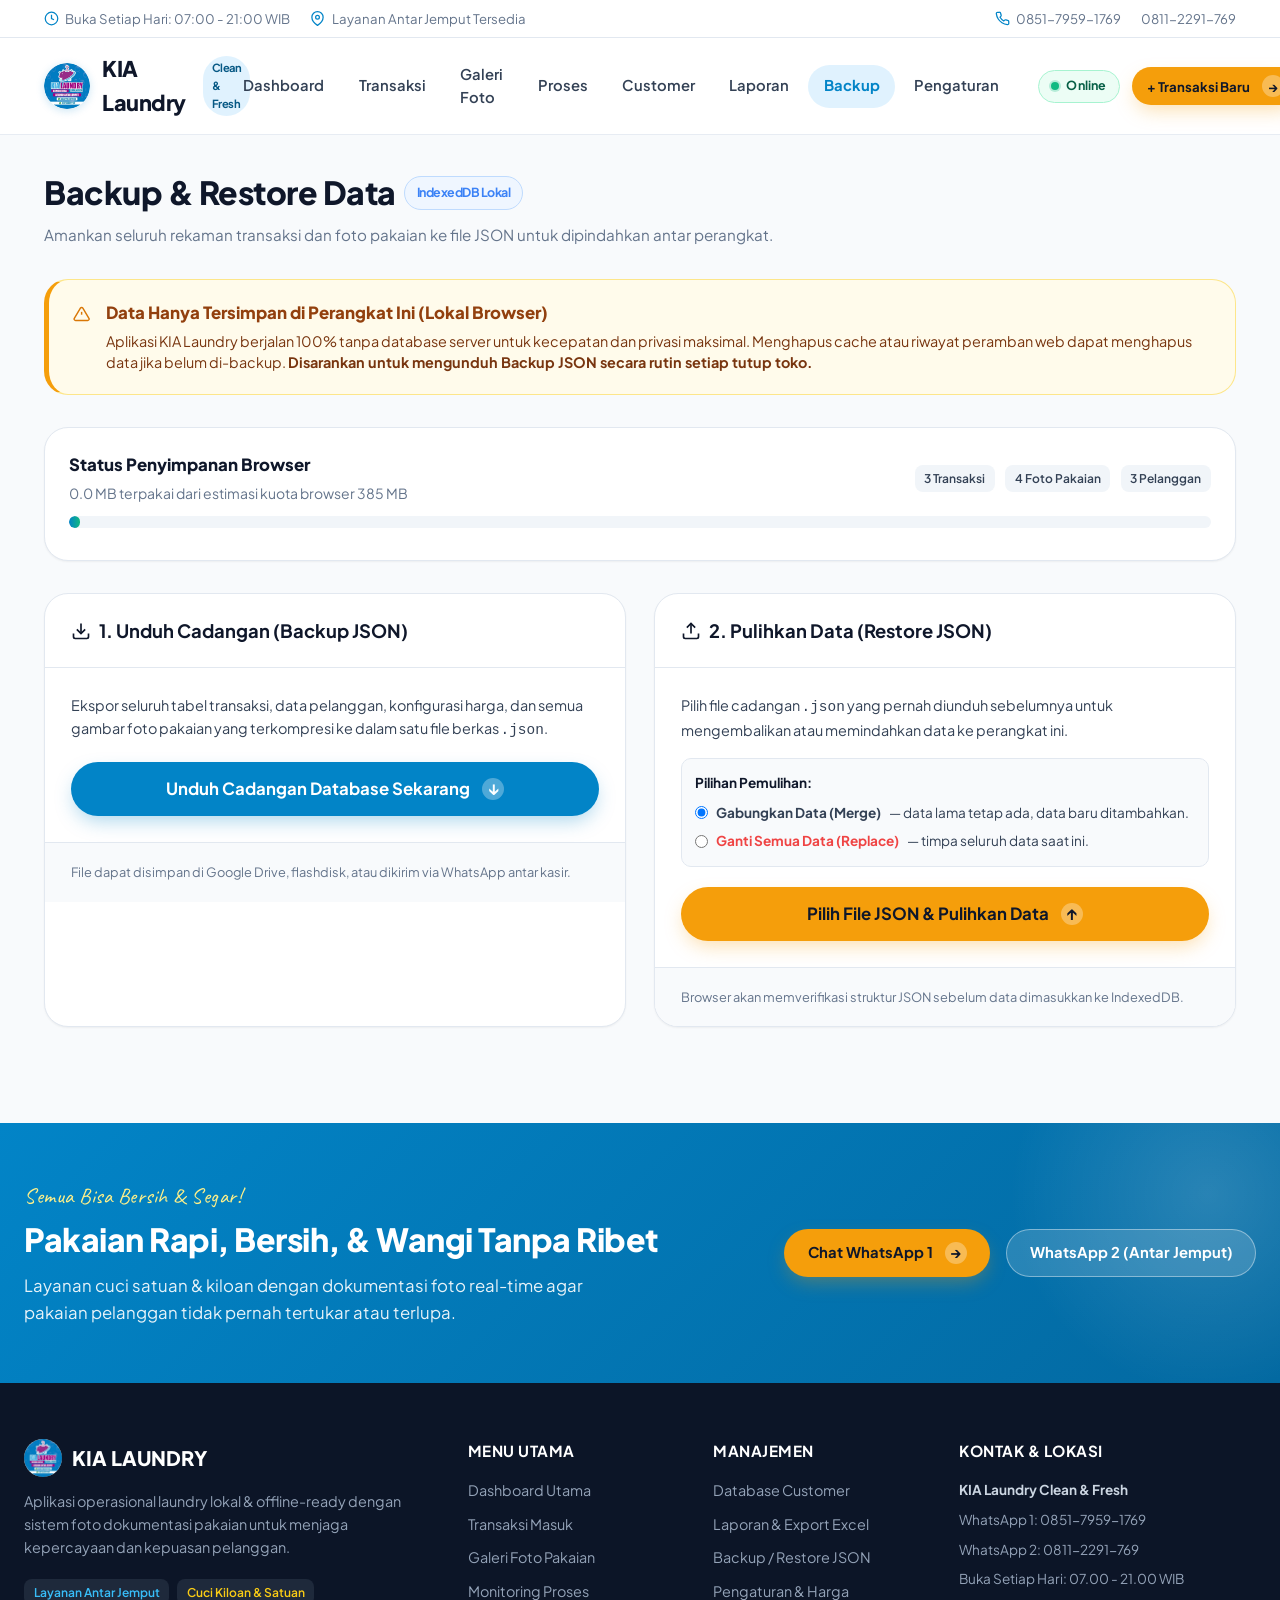
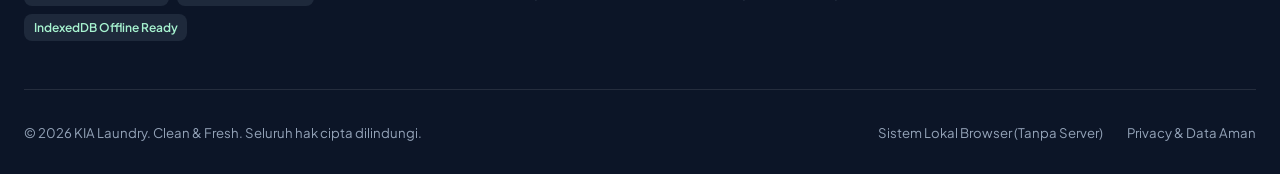
==== pages/backup.html @ 7e738c02 "feat: aplikasi pendataan laundry KIA" ====
<!DOCTYPE html>
<html lang="id">
<head>
  <meta charset="UTF-8">
  <meta name="viewport" content="width=device-width, initial-scale=1.0">
  <meta name="theme-color" content="#0284c7">
  <title>Backup & Restore Database — KIA Laundry</title>

  <link rel="icon" type="image/png" href="../assets/logo.png">
  <link rel="stylesheet" href="../css/base.css">
  <link rel="stylesheet" href="../css/komponen.css">
  <link rel="stylesheet" href="../css/backup.css">
</head>
<body>

  <!-- Dynamic Navigation -->
  <div id="siteHeader"></div>

  <main class="main-wrapper">
    <div class="page-header">
      <div class="page-title-group">
        <h1>
          <span>Backup & Restore Data</span>
          <span class="badge badge-masuk">IndexedDB Lokal</span>
        </h1>
        <p>Amankan seluruh rekaman transaksi dan foto pakaian ke file JSON untuk dipindahkan antar perangkat.</p>
      </div>
    </div>

    <!-- Peringatan Penting Sesuai Rancangan -->
    <div class="warning-callout">
      <svg width="28" height="28" viewBox="0 0 24 24" fill="none" stroke="#d97706" stroke-width="2"><path d="M10.29 3.86L1.82 18a2 2 0 0 0 1.71 3h16.94a2 2 0 0 0 1.71-3L13.71 3.86a2 2 0 0 0-3.42 0z"/><line x1="12" y1="9" x2="12" y2="13"/><line x1="12" y1="17" x2="12.01" y2="17"/></svg>
      <div>
        <h4 style="font-size:1.05rem; font-weight:800; color:#92400e; margin-bottom:0.25rem;">
          Data Hanya Tersimpan di Perangkat Ini (Lokal Browser)
        </h4>
        <p style="font-size:0.9rem; color:#78350f; line-height:1.5;">
          Aplikasi KIA Laundry berjalan 100% tanpa database server untuk kecepatan dan privasi maksimal. 
          Menghapus cache atau riwayat peramban web dapat menghapus data jika belum di-backup. 
          <strong>Disarankan untuk mengunduh Backup JSON secara rutin setiap tutup toko.</strong>
        </p>
      </div>
    </div>

    <!-- Storage Quota Meter -->
    <div class="storage-meter-box">
      <div style="display:flex; justify-content:space-between; align-items:center; flex-wrap:wrap; gap:0.5rem;">
        <div>
          <h4 style="font-size:1.05rem; font-weight:800; color:var(--text-main);">
            Status Penyimpanan Browser
          </h4>
          <p id="storageUsageText" style="font-size:0.875rem; color:var(--text-muted); margin-top:0.2rem;">
            Menghitung estimasi kapasitas...
          </p>
        </div>
        <div style="display:flex; gap:0.65rem;">
          <span class="pill-service" id="backupTrxCount">0 Transaksi</span>
          <span class="pill-service" id="backupPknCount">0 Foto Pakaian</span>
          <span class="pill-service" id="backupCusCount">0 Pelanggan</span>
        </div>
      </div>

      <div class="storage-progress-bar">
        <div class="storage-progress-fill" id="storageProgressFill" style="width: 5%;"></div>
      </div>
    </div>

    <!-- Grid Backup & Restore -->
    <div class="backup-grid">
      <!-- Kartu 1: Unduh Backup JSON -->
      <div class="card">
        <div class="card-header">
          <h3 class="card-title">
            <svg width="20" height="20" viewBox="0 0 24 24" fill="none" stroke="currentColor" stroke-width="2"><path d="M21 15v4a2 2 0 0 1-2 2H5a2 2 0 0 1-2-2v-4"/><polyline points="7 10 12 15 17 10"/><line x1="12" y1="15" x2="12" y2="3"/></svg>
            1. Unduh Cadangan (Backup JSON)
          </h3>
        </div>
        <div class="card-body">
          <p style="font-size:0.9rem; color:var(--text-body); line-height:1.6; margin-bottom:1.25rem;">
            Ekspor seluruh tabel transaksi, data pelanggan, konfigurasi harga, dan semua gambar foto pakaian yang terkompresi ke dalam satu file berkas <code>.json</code>.
          </p>

          <button type="button" class="btn btn-primary btn-lg" id="btnDownloadBackup" style="width:100%;">
            <span>Unduh Cadangan Database Sekarang</span>
            <span class="btn-arrow-icon">↓</span>
          </button>
        </div>
        <div class="card-footer" style="font-size:0.8rem; color:var(--text-muted);">
          File dapat disimpan di Google Drive, flashdisk, atau dikirim via WhatsApp antar kasir.
        </div>
      </div>

      <!-- Kartu 2: Pulihkan Data (Restore JSON) -->
      <div class="card">
        <div class="card-header">
          <h3 class="card-title">
            <svg width="20" height="20" viewBox="0 0 24 24" fill="none" stroke="currentColor" stroke-width="2"><path d="M21 15v4a2 2 0 0 1-2 2H5a2 2 0 0 1-2-2v-4"/><polyline points="17 8 12 3 7 8"/><line x1="12" y1="3" x2="12" y2="15"/></svg>
            2. Pulihkan Data (Restore JSON)
          </h3>
        </div>
        <div class="card-body">
          <p style="font-size:0.9rem; color:var(--text-body); line-height:1.6; margin-bottom:1rem;">
            Pilih file cadangan <code>.json</code> yang pernah diunduh sebelumnya untuk mengembalikan atau memindahkan data ke perangkat ini.
          </p>

          <div style="background:var(--bg-page); padding:0.85rem; border-radius:10px; margin-bottom:1.25rem; border:1px solid var(--border-light);">
            <div style="font-size:0.85rem; font-weight:700; margin-bottom:0.5rem; color:var(--text-main);">Pilihan Pemulihan:</div>
            <label style="display:flex; align-items:center; gap:0.5rem; margin-bottom:0.4rem; font-size:0.85rem; cursor:pointer;">
              <input type="radio" name="restoreMode" value="merge" checked>
              <strong>Gabungkan Data (Merge)</strong> — data lama tetap ada, data baru ditambahkan.
            </label>
            <label style="display:flex; align-items:center; gap:0.5rem; font-size:0.85rem; cursor:pointer;">
              <input type="radio" name="restoreMode" value="replace">
              <strong style="color:var(--status-danger);">Ganti Semua Data (Replace)</strong> — timpa seluruh data saat ini.
            </label>
          </div>

          <input type="file" id="restoreFileInput" accept=".json" style="display:none;">
          <button type="button" class="btn btn-yellow btn-lg" id="btnTriggerRestore" style="width:100%;">
            <span>Pilih File JSON & Pulihkan Data</span>
            <span class="btn-arrow-icon">↑</span>
          </button>
        </div>
        <div class="card-footer" style="font-size:0.8rem; color:var(--text-muted);">
          Browser akan memverifikasi struktur JSON sebelum data dimasukkan ke IndexedDB.
        </div>
      </div>
    </div>
  </main>

  <!-- Dynamic Footer -->
  <div id="siteFooter"></div>

  <!-- Scripts -->
  <script src="../lib/dexie.min.js"></script>
  <script src="../lib/xlsx.full.min.js"></script>
  <script src="../lib/jszip.min.js"></script>
  <script src="../js/db.js"></script>
  <script src="../js/ui.js"></script>
  <script src="../js/mode.js"></script>
  <script src="../js/export.js"></script>
  <script src="../js/backup.js"></script>
  <script src="../js/backup-page.js"></script>
</body>
</html>
---- css/base.css ----
/* ========================================================
   KIA LAUNDRY — Clean & Fresh Design System (base.css)
   Warna cerah, profesional, estetika human-crafted
   Terinspirasi dari Logo KIA Laundry & Layout Maya Web Studio
   ======================================================== */

@import url('https://fonts.googleapis.com/css2?family=Plus+Jakarta+Sans:wght@300;400;500;600;700;800&family=Caveat:wght@600;700&display=swap');

:root {
  /* Brand Palette (Cyan/Sky Blue & Berry Purple & Warm Yellow) */
  --primary: #0284c7;
  --primary-hover: #0369a1;
  --primary-light: #e0f2fe;
  --primary-subtle: #f0f9ff;
  --primary-dark: #075985;

  --accent-yellow: #f59e0b;
  --accent-yellow-hover: #d97706;
  --accent-yellow-light: #fef3c7;
  --accent-yellow-soft: #fffbeb;

  --brand-purple: #9333ea;
  --brand-purple-light: #fae8ff;
  --brand-magenta: #c026d3;

  /* Neutrals */
  --bg-page: #f8fafc;
  --bg-card: #ffffff;
  --bg-muted: #f1f5f9;
  --bg-subtle: #f8fafc;
  
  --text-main: #0f172a;
  --text-body: #334155;
  --text-muted: #64748b;
  --text-light: #94a3b8;
  --text-white: #ffffff;

  --border-light: #e2e8f0;
  --border-medium: #cbd5e1;
  --border-focus: #38bdf8;

  /* Status Colors */
  --status-masuk: #3b82f6;
  --status-masuk-bg: #eff6ff;
  --status-cuci: #06b6d4;
  --status-cuci-bg: #ecfeff;
  --status-setrika: #8b5cf6;
  --status-setrika-bg: #f5f3ff;
  --status-siap: #10b981;
  --status-siap-bg: #ecfdf5;
  --status-diambil: #64748b;
  --status-diambil-bg: #f1f5f9;
  --status-warning: #f59e0b;
  --status-warning-bg: #fffbeb;
  --status-danger: #ef4444;
  --status-danger-bg: #fef2f2;

  /* Shadows */
  --shadow-sm: 0 1px 2px 0 rgba(0, 0, 0, 0.05);
  --shadow-md: 0 4px 6px -1px rgba(0, 0, 0, 0.07), 0 2px 4px -2px rgba(0, 0, 0, 0.05);
  --shadow-lg: 0 10px 25px -5px rgba(2, 132, 199, 0.1), 0 8px 10px -6px rgba(0, 0, 0, 0.04);
  --shadow-hover: 0 20px 25px -5px rgba(15, 23, 42, 0.08), 0 8px 10px -6px rgba(15, 23, 42, 0.03);
  --shadow-yellow: 0 8px 20px -4px rgba(245, 158, 11, 0.35);
  --shadow-blue: 0 8px 20px -4px rgba(2, 132, 199, 0.35);

  /* Radius */
  --radius-sm: 8px;
  --radius-md: 12px;
  --radius-lg: 18px;
  --radius-xl: 24px;
  --radius-full: 9999px;

  /* Layout */
  --max-width: 1240px;
  --header-height: 80px;
  --topbar-height: 40px;
}

/* Base Reset */
*, *::before, *::after {
  box-sizing: border-box;
  margin: 0;
  padding: 0;
}

html {
  font-size: 16px;
  scroll-behavior: smooth;
}

body {
  font-family: 'Plus Jakarta Sans', -apple-system, BlinkMacSystemFont, "Segoe UI", Roboto, sans-serif;
  background-color: var(--bg-page);
  color: var(--text-body);
  line-height: 1.6;
  -webkit-font-smoothing: antialiased;
  min-height: 100vh;
  display: flex;
  flex-direction: column;
}

a {
  color: inherit;
  text-decoration: none;
}

button, input, select, textarea {
  font-family: inherit;
  font-size: inherit;
}

img {
  max-width: 100%;
  height: auto;
  display: block;
}

.handwriting {
  font-family: 'Caveat', cursive;
  font-size: 1.35rem;
  color: var(--accent-yellow-hover);
  letter-spacing: 0.5px;
}

/* ========================================================
   TOP BAR (Info Kontak & Jam Buka)
   ======================================================== */
.top-bar {
  background-color: #ffffff;
  border-bottom: 1px solid var(--border-light);
  font-size: 0.825rem;
  color: var(--text-muted);
}

.top-bar-inner {
  max-width: var(--max-width);
  margin: 0 auto;
  padding: 0.5rem 1.5rem;
  display: flex;
  align-items: center;
  justify-content: space-between;
  flex-wrap: wrap;
  gap: 0.75rem;
}

.top-bar-left, .top-bar-right {
  display: flex;
  align-items: center;
  gap: 1.25rem;
  flex-wrap: wrap;
}

.top-bar-item {
  display: inline-flex;
  align-items: center;
  gap: 0.4rem;
}

.top-bar-item svg {
  width: 15px;
  height: 15px;
  color: var(--primary);
}

.top-bar-item a:hover {
  color: var(--primary);
}

/* ========================================================
   HEADER & NAVBAR
   ======================================================== */
.site-header {
  background-color: rgba(255, 255, 255, 0.95);
  backdrop-filter: blur(10px);
  position: sticky;
  top: 0;
  z-index: 1000;
  border-bottom: 1px solid rgba(226, 232, 240, 0.8);
  transition: all 0.3s ease;
}

.nav-container {
  max-width: var(--max-width);
  margin: 0 auto;
  padding: 0.85rem 1.5rem;
  display: flex;
  align-items: center;
  justify-content: space-between;
  gap: 1.5rem;
}

.brand-logo {
  display: flex;
  align-items: center;
  gap: 0.75rem;
  font-weight: 800;
  color: var(--text-main);
  font-size: 1.35rem;
  letter-spacing: -0.5px;
}

.brand-logo img {
  width: 46px;
  height: 46px;
  object-fit: contain;
  border-radius: 50%;
  box-shadow: 0 2px 8px rgba(2, 132, 199, 0.2);
}

.brand-logo .brand-badge {
  font-size: 0.7rem;
  font-weight: 700;
  background: var(--primary-light);
  color: var(--primary-dark);
  padding: 0.2rem 0.55rem;
  border-radius: var(--radius-full);
  margin-left: 0.35rem;
}

.nav-menu {
  display: flex;
  align-items: center;
  gap: 0.25rem;
  list-style: none;
}

.nav-link {
  display: inline-flex;
  align-items: center;
  gap: 0.45rem;
  padding: 0.6rem 0.95rem;
  color: var(--text-body);
  font-weight: 600;
  font-size: 0.925rem;
  border-radius: var(--radius-full);
  transition: all 0.2s ease;
}

.nav-link:hover {
  color: var(--primary);
  background-color: var(--primary-subtle);
}

.nav-link.active {
  color: var(--primary);
  background-color: var(--primary-light);
  font-weight: 700;
}

.nav-actions {
  display: flex;
  align-items: center;
  gap: 0.75rem;
}

/* Offline/Online Network Indicator Badge */
.mode-indicator {
  display: inline-flex;
  align-items: center;
  gap: 0.45rem;
  padding: 0.35rem 0.75rem;
  border-radius: var(--radius-full);
  font-size: 0.78rem;
  font-weight: 700;
  letter-spacing: 0.2px;
  background: #f1f5f9;
  color: var(--text-muted);
  border: 1px solid var(--border-light);
  cursor: pointer;
  transition: all 0.2s ease;
}

.mode-indicator .status-dot {
  width: 8px;
  height: 8px;
  border-radius: 50%;
  background-color: #94a3b8;
}

.mode-indicator.online {
  background-color: #ecfdf5;
  color: #065f46;
  border-color: #a7f3d0;
}

.mode-indicator.online .status-dot {
  background-color: #10b981;
  box-shadow: 0 0 0 2px rgba(16, 185, 129, 0.25);
}

.mode-indicator.offline {
  background-color: #fffbeb;
  color: #92400e;
  border-color: #fde68a;
}

.mode-indicator.offline .status-dot {
  background-color: #f59e0b;
  box-shadow: 0 0 0 2px rgba(245, 158, 11, 0.25);
}

/* Mobile Hamburger */
.mobile-toggle {
  display: none;
  background: none;
  border: none;
  cursor: pointer;
  padding: 0.5rem;
  color: var(--text-main);
  border-radius: var(--radius-sm);
}

/* ========================================================
   MAIN CONTENT WRAPPER
   ======================================================== */
.main-wrapper {
  flex: 1;
  width: 100%;
  max-width: var(--max-width);
  margin: 0 auto;
  padding: 2rem 1.5rem 4rem;
}

/* Page Header Banner for Inner Pages */
.page-header {
  margin-bottom: 2rem;
  display: flex;
  align-items: center;
  justify-content: space-between;
  gap: 1.5rem;
  flex-wrap: wrap;
}

.page-title-group h1 {
  font-size: 2rem;
  font-weight: 800;
  color: var(--text-main);
  letter-spacing: -0.5px;
  display: flex;
  align-items: center;
  gap: 0.5rem;
}

.page-title-group p {
  color: var(--text-muted);
  font-size: 0.95rem;
  margin-top: 0.25rem;
}

/* ========================================================
   FOOTER (Maya Inspired Sky Blue Banner + Navy Footer)
   ======================================================== */
.cta-banner {
  background: linear-gradient(135deg, #0284c7 0%, #0369a1 100%);
  color: #ffffff;
  padding: 3.5rem 1.5rem;
  position: relative;
  overflow: hidden;
}

.cta-banner::before {
  content: "";
  position: absolute;
  top: -50%;
  right: -10%;
  width: 400px;
  height: 400px;
  background: radial-gradient(circle, rgba(255, 255, 255, 0.15) 0%, rgba(255, 255, 255, 0) 70%);
  border-radius: 50%;
}

.cta-container {
  max-width: var(--max-width);
  margin: 0 auto;
  display: flex;
  align-items: center;
  justify-content: space-between;
  gap: 2rem;
  flex-wrap: wrap;
  position: relative;
  z-index: 1;
}

.cta-text h2 {
  font-size: 2rem;
  font-weight: 800;
  letter-spacing: -0.5px;
  margin-bottom: 0.5rem;
}

.cta-text p {
  font-size: 1.05rem;
  opacity: 0.9;
  max-width: 580px;
}

.cta-action {
  display: flex;
  align-items: center;
  gap: 1rem;
  flex-wrap: wrap;
}

.site-footer {
  background-color: #0c1527;
  color: #94a3b8;
  padding: 3.5rem 1.5rem 2rem;
  font-size: 0.9rem;
}

.footer-container {
  max-width: var(--max-width);
  margin: 0 auto;
  display: grid;
  grid-template-columns: 2fr 1fr 1fr 1.5fr;
  gap: 3rem;
  margin-bottom: 3rem;
}

.footer-brand h3 {
  color: #ffffff;
  font-size: 1.25rem;
  font-weight: 800;
  margin-bottom: 0.85rem;
  display: flex;
  align-items: center;
  gap: 0.5rem;
}

.footer-brand p {
  line-height: 1.6;
  margin-bottom: 1.25rem;
}

.footer-links h4 {
  color: #ffffff;
  font-size: 0.95rem;
  font-weight: 700;
  margin-bottom: 1rem;
  text-transform: uppercase;
  letter-spacing: 0.5px;
}

.footer-links ul {
  list-style: none;
  display: flex;
  flex-direction: column;
  gap: 0.65rem;
}

.footer-links a:hover {
  color: #ffffff;
  text-decoration: underline;
}

.footer-bottom {
  max-width: var(--max-width);
  margin: 0 auto;
  padding-top: 2rem;
  border-top: 1px solid rgba(255, 255, 255, 0.1);
  display: flex;
  align-items: center;
  justify-content: space-between;
  flex-wrap: wrap;
  gap: 1rem;
  font-size: 0.825rem;
}

/* ========================================================
   RESPONSIVE LAYOUT
   ======================================================== */
@media (max-width: 992px) {
  .nav-menu {
    display: none;
    position: absolute;
    top: 100%;
    left: 0;
    right: 0;
    background: #ffffff;
    flex-direction: column;
    padding: 1rem 1.5rem 1.5rem;
    box-shadow: var(--shadow-lg);
    border-bottom: 1px solid var(--border-light);
    gap: 0.5rem;
  }

  .nav-menu.show {
    display: flex;
  }

  .mobile-toggle {
    display: block;
  }

  .footer-container {
    grid-template-columns: 1fr 1fr;
    gap: 2rem;
  }
}

@media (max-width: 640px) {
  .top-bar {
    display: none;
  }

  .footer-container {
    grid-template-columns: 1fr;
    gap: 2rem;
  }

  .cta-text h2 {
    font-size: 1.5rem;
  }

  .main-wrapper {
    padding: 1.25rem 1rem 3rem;
  }
}

/* ========================================================
   PRINT STYLES (Struk / Nota Thermal & Kertas)
   ======================================================== */
@media print {
  body {
    background: #ffffff !important;
    color: #000000 !important;
    font-size: 12pt;
  }

  .top-bar, .site-header, .site-footer, .cta-banner, .btn, .no-print {
    display: none !important;
  }

  .main-wrapper {
    padding: 0 !important;
    max-width: 100% !important;
  }

  .print-area {
    display: block !important;
    width: 80mm;
    margin: 0 auto;
    font-family: 'Courier New', Courier, monospace;
  }
}
---- css/komponen.css ----
/* ========================================================
   KIA LAUNDRY — UI Components (komponen.css)
   Tombol, Card, Badge, Form, Modal, Tabel, Toast
   ======================================================== */

/* ========================================================
   BUTTONS (Mengadopsi Desain Kuning Cerah & Cyan Bersih)
   ======================================================== */
.btn {
  display: inline-flex;
  align-items: center;
  justify-content: center;
  gap: 0.5rem;
  font-weight: 700;
  font-size: 0.925rem;
  padding: 0.7rem 1.4rem;
  border-radius: var(--radius-full);
  border: 1px solid transparent;
  cursor: pointer;
  transition: all 0.25s cubic-bezier(0.16, 1, 0.3, 1);
  text-decoration: none;
  white-space: nowrap;
  user-select: none;
}

.btn:active {
  transform: scale(0.97);
}

.btn:disabled {
  opacity: 0.6;
  cursor: not-allowed;
  pointer-events: none;
}

/* Primary Yellow Button (Seperti di Referensi Gambar) */
.btn-yellow {
  background-color: var(--accent-yellow);
  color: #0f172a;
  box-shadow: var(--shadow-yellow);
}

.btn-yellow:hover {
  background-color: var(--accent-yellow-hover);
  color: #ffffff;
  transform: translateY(-2px);
  box-shadow: 0 12px 24px -6px rgba(245, 158, 11, 0.45);
}

/* Primary Blue Button */
.btn-primary {
  background-color: var(--primary);
  color: #ffffff;
  box-shadow: var(--shadow-blue);
}

.btn-primary:hover {
  background-color: var(--primary-hover);
  transform: translateY(-2px);
  box-shadow: 0 12px 24px -6px rgba(2, 132, 199, 0.45);
}

/* Secondary & Outline */
.btn-outline {
  background-color: #ffffff;
  color: var(--text-main);
  border-color: var(--border-medium);
}

.btn-outline:hover {
  background-color: var(--bg-muted);
  border-color: var(--text-muted);
}

.btn-outline-primary {
  background-color: #ffffff;
  color: var(--primary);
  border-color: var(--primary);
}

.btn-outline-primary:hover {
  background-color: var(--primary-light);
}

.btn-ghost {
  background-color: transparent;
  color: var(--text-body);
}

.btn-ghost:hover {
  background-color: var(--bg-muted);
  color: var(--primary);
}

.btn-success {
  background-color: #10b981;
  color: #ffffff;
}

.btn-success:hover {
  background-color: #059669;
}

.btn-danger {
  background-color: #ef4444;
  color: #ffffff;
}

.btn-danger:hover {
  background-color: #dc2626;
}

/* Button Sizes */
.btn-sm {
  padding: 0.45rem 0.9rem;
  font-size: 0.825rem;
}

.btn-lg {
  padding: 0.95rem 1.85rem;
  font-size: 1.05rem;
}

.btn-icon {
  width: 40px;
  height: 40px;
  padding: 0;
  border-radius: 50%;
}

.btn-arrow-icon {
  display: inline-flex;
  align-items: center;
  justify-content: center;
  width: 22px;
  height: 22px;
  background-color: rgba(255, 255, 255, 0.3);
  border-radius: 50%;
  margin-left: 0.25rem;
  transition: transform 0.2s ease;
}

.btn:hover .btn-arrow-icon {
  transform: translateX(3px);
}

/* ========================================================
   CARDS & CONTAINERS
   ======================================================== */
.card {
  background-color: var(--bg-card);
  border-radius: var(--radius-xl);
  border: 1px solid var(--border-light);
  box-shadow: var(--shadow-sm);
  overflow: hidden;
  transition: transform 0.25s ease, box-shadow 0.25s ease;
}

.card-hover:hover {
  transform: translateY(-4px);
  box-shadow: var(--shadow-hover);
  border-color: rgba(2, 132, 199, 0.2);
}

.card-header {
  padding: 1.35rem 1.6rem;
  border-bottom: 1px solid var(--border-light);
  display: flex;
  align-items: center;
  justify-content: space-between;
  gap: 1rem;
}

.card-title {
  font-size: 1.15rem;
  font-weight: 700;
  color: var(--text-main);
  display: flex;
  align-items: center;
  gap: 0.5rem;
}

.card-body {
  padding: 1.6rem;
}

.card-footer {
  padding: 1.2rem 1.6rem;
  background-color: var(--bg-subtle);
  border-top: 1px solid var(--border-light);
}

/* Stat Cards */
.stat-grid {
  display: grid;
  grid-template-columns: repeat(auto-fit, minmax(230px, 1fr));
  gap: 1.25rem;
  margin-bottom: 2rem;
}

.stat-card {
  background: #ffffff;
  padding: 1.5rem;
  border-radius: var(--radius-xl);
  border: 1px solid var(--border-light);
  box-shadow: var(--shadow-sm);
  display: flex;
  align-items: center;
  justify-content: space-between;
  gap: 1rem;
  transition: transform 0.2s ease, box-shadow 0.2s ease;
}

.stat-card:hover {
  transform: translateY(-2px);
  box-shadow: var(--shadow-md);
}

.stat-info .stat-label {
  font-size: 0.85rem;
  font-weight: 600;
  color: var(--text-muted);
  text-transform: uppercase;
  letter-spacing: 0.5px;
}

.stat-info .stat-value {
  font-size: 1.85rem;
  font-weight: 800;
  color: var(--text-main);
  margin-top: 0.2rem;
  letter-spacing: -0.5px;
}

.stat-info .stat-sub {
  font-size: 0.8rem;
  color: var(--text-light);
  margin-top: 0.25rem;
}

.stat-icon {
  width: 54px;
  height: 54px;
  border-radius: var(--radius-lg);
  display: flex;
  align-items: center;
  justify-content: center;
  flex-shrink: 0;
}

.stat-icon.blue {
  background: var(--primary-light);
  color: var(--primary);
}

.stat-icon.yellow {
  background: var(--accent-yellow-light);
  color: var(--accent-yellow-hover);
}

.stat-icon.green {
  background: #ecfdf5;
  color: #10b981;
}

.stat-icon.purple {
  background: var(--brand-purple-light);
  color: var(--brand-purple);
}

.stat-icon.red {
  background: var(--status-danger-bg);
  color: var(--status-danger);
}

/* ========================================================
   BADGES & STATUS PILLS
   ======================================================== */
.badge {
  display: inline-flex;
  align-items: center;
  gap: 0.35rem;
  padding: 0.35rem 0.75rem;
  font-size: 0.78rem;
  font-weight: 700;
  border-radius: var(--radius-full);
  text-transform: capitalize;
  white-space: nowrap;
}

.badge-dot {
  width: 6px;
  height: 6px;
  border-radius: 50%;
  background-color: currentColor;
}

.badge-masuk {
  background-color: var(--status-masuk-bg);
  color: var(--status-masuk);
  border: 1px solid #bfdbfe;
}

.badge-cuci {
  background-color: var(--status-cuci-bg);
  color: #0891b2;
  border: 1px solid #a5f3fc;
}

.badge-setrika {
  background-color: var(--status-setrika-bg);
  color: var(--status-setrika);
  border: 1px solid #ddd6fe;
}

.badge-siap {
  background-color: var(--status-siap-bg);
  color: var(--status-siap);
  border: 1px solid #a7f3d0;
}

.badge-diambil {
  background-color: var(--status-diambil-bg);
  color: var(--status-diambil);
  border: 1px solid var(--border-medium);
}

.badge-lunas {
  background-color: #ecfdf5;
  color: #059669;
  border: 1px solid #a7f3d0;
}

.badge-dp {
  background-color: #fffbeb;
  color: #d97706;
  border: 1px solid #fde68a;
}

.badge-belum {
  background-color: #fef2f2;
  color: #dc2626;
  border: 1px solid #fecaca;
}

.pill-service {
  background: #f1f5f9;
  color: #334155;
  padding: 0.25rem 0.6rem;
  border-radius: var(--radius-sm);
  font-size: 0.75rem;
  font-weight: 600;
}

/* ========================================================
   FORMS & INPUTS
   ======================================================== */
.form-group {
  margin-bottom: 1.25rem;
}

.form-label {
  display: block;
  font-size: 0.875rem;
  font-weight: 700;
  color: var(--text-main);
  margin-bottom: 0.4rem;
}

.form-label .required {
  color: #ef4444;
  margin-left: 0.2rem;
}

.form-control, .form-select, .form-textarea {
  width: 100%;
  padding: 0.75rem 1rem;
  font-size: 0.95rem;
  color: var(--text-main);
  background-color: #ffffff;
  border: 1.5px solid var(--border-medium);
  border-radius: var(--radius-md);
  transition: all 0.2s ease;
  outline: none;
}

.form-control:focus, .form-select:focus, .form-textarea:focus {
  border-color: var(--primary);
  box-shadow: 0 0 0 3px rgba(2, 132, 199, 0.15);
}

.form-control::placeholder {
  color: var(--text-light);
}

.form-help {
  font-size: 0.78rem;
  color: var(--text-muted);
  margin-top: 0.35rem;
}

.form-row {
  display: grid;
  grid-template-columns: repeat(auto-fit, minmax(220px, 1fr));
  gap: 1.25rem;
}

/* Autocomplete suggestion dropdown */
.autocomplete-wrapper {
  position: relative;
}

.autocomplete-dropdown {
  position: absolute;
  top: 100%;
  left: 0;
  right: 0;
  background: #ffffff;
  border: 1px solid var(--border-light);
  border-radius: var(--radius-md);
  box-shadow: var(--shadow-lg);
  max-height: 220px;
  overflow-y: auto;
  z-index: 100;
  display: none;
}

.autocomplete-item {
  padding: 0.65rem 1rem;
  cursor: pointer;
  border-bottom: 1px solid var(--border-light);
  font-size: 0.875rem;
  display: flex;
  justify-content: space-between;
}

.autocomplete-item:hover {
  background-color: var(--primary-light);
}

/* ========================================================
   TABLES
   ======================================================== */
.table-responsive {
  width: 100%;
  overflow-x: auto;
}

.custom-table {
  width: 100%;
  border-collapse: separate;
  border-spacing: 0;
  text-align: left;
  font-size: 0.9rem;
}

.custom-table th {
  background-color: var(--bg-muted);
  color: var(--text-main);
  font-weight: 700;
  padding: 0.95rem 1.15rem;
  border-bottom: 1.5px solid var(--border-medium);
  white-space: nowrap;
}

.custom-table td {
  padding: 1rem 1.15rem;
  border-bottom: 1px solid var(--border-light);
  color: var(--text-body);
  vertical-align: middle;
}

.custom-table tbody tr:hover {
  background-color: #f8fafc;
}

.custom-table tbody tr:last-child td {
  border-bottom: none;
}

/* ========================================================
   MODALS
   ======================================================== */
.modal-backdrop {
  position: fixed;
  top: 0;
  left: 0;
  right: 0;
  bottom: 0;
  background-color: rgba(15, 23, 42, 0.6);
  backdrop-filter: blur(4px);
  z-index: 2000;
  display: flex;
  align-items: center;
  justify-content: center;
  padding: 1rem;
  opacity: 0;
  visibility: hidden;
  transition: opacity 0.25s ease, visibility 0.25s ease;
}

.modal-backdrop.show {
  opacity: 1;
  visibility: visible;
}

.modal-container {
  background-color: #ffffff;
  border-radius: var(--radius-xl);
  max-width: 600px;
  width: 100%;
  max-height: 90vh;
  display: flex;
  flex-direction: column;
  box-shadow: 0 25px 50px -12px rgba(0, 0, 0, 0.25);
  transform: translateY(20px) scale(0.97);
  transition: transform 0.25s cubic-bezier(0.16, 1, 0.3, 1);
  overflow: hidden;
}

.modal-backdrop.show .modal-container {
  transform: translateY(0) scale(1);
}

.modal-header {
  padding: 1.25rem 1.5rem;
  border-bottom: 1px solid var(--border-light);
  display: flex;
  align-items: center;
  justify-content: space-between;
}

.modal-title {
  font-size: 1.25rem;
  font-weight: 800;
  color: var(--text-main);
}

.modal-close {
  background: none;
  border: none;
  font-size: 1.5rem;
  cursor: pointer;
  color: var(--text-muted);
  line-height: 1;
  border-radius: 50%;
  width: 32px;
  height: 32px;
  display: flex;
  align-items: center;
  justify-content: center;
}

.modal-close:hover {
  background: var(--bg-muted);
  color: var(--text-main);
}

.modal-body {
  padding: 1.5rem;
  overflow-y: auto;
  max-height: calc(90vh - 140px);
}

.modal-footer {
  padding: 1rem 1.5rem;
  border-top: 1px solid var(--border-light);
  background: var(--bg-subtle);
  display: flex;
  align-items: center;
  justify-content: flex-end;
  gap: 0.75rem;
}

/* ========================================================
   TOAST NOTIFICATIONS
   ======================================================== */
.toast-container {
  position: fixed;
  bottom: 1.5rem;
  right: 1.5rem;
  z-index: 3000;
  display: flex;
  flex-direction: column;
  gap: 0.75rem;
  pointer-events: none;
}

.toast {
  pointer-events: auto;
  background: #ffffff;
  color: var(--text-main);
  padding: 0.85rem 1.25rem;
  border-radius: var(--radius-lg);
  box-shadow: 0 10px 25px -5px rgba(0, 0, 0, 0.15);
  display: flex;
  align-items: center;
  gap: 0.75rem;
  font-size: 0.9rem;
  font-weight: 600;
  border-left: 5px solid var(--primary);
  transform: translateX(120%);
  animation: slideIn 0.3s forwards cubic-bezier(0.16, 1, 0.3, 1);
  min-width: 280px;
  max-width: 420px;
}

.toast.success {
  border-left-color: #10b981;
}

.toast.error {
  border-left-color: #ef4444;
}

.toast.warning {
  border-left-color: #f59e0b;
}

@keyframes slideIn {
  to {
    transform: translateX(0);
  }
}

/* ========================================================
   EMPTY STATE & SKELETON
   ======================================================== */
.empty-state {
  text-align: center;
  padding: 3rem 1.5rem;
  color: var(--text-muted);
}

.empty-state-icon {
  width: 72px;
  height: 72px;
  margin: 0 auto 1rem;
  background: var(--primary-light);
  color: var(--primary);
  border-radius: 50%;
  display: flex;
  align-items: center;
  justify-content: center;
}

.empty-state h3 {
  font-size: 1.2rem;
  font-weight: 700;
  color: var(--text-main);
  margin-bottom: 0.35rem;
}

.empty-state p {
  font-size: 0.9rem;
  max-width: 400px;
  margin: 0 auto 1.25rem;
}
---- css/backup.css ----
/* ========================================================
   KIA LAUNDRY — Backup & Restore Styles (backup.css)
   Penyimpanan lokal, kartu backup/restore, & storage meter
   ======================================================== */

.backup-grid {
  display: grid;
  grid-template-columns: 1fr 1fr;
  gap: 1.75rem;
  margin-bottom: 2rem;
}

.warning-callout {
  background: #fffbeb;
  border: 1.5px solid #fde68a;
  border-left: 5px solid #f59e0b;
  border-radius: var(--radius-xl);
  padding: 1.25rem 1.5rem;
  margin-bottom: 2rem;
  display: flex;
  align-items: flex-start;
  gap: 1rem;
}

.storage-meter-box {
  background: #ffffff;
  border-radius: var(--radius-xl);
  padding: 1.5rem;
  border: 1px solid var(--border-light);
  margin-bottom: 2rem;
  box-shadow: var(--shadow-sm);
}

.storage-progress-bar {
  height: 12px;
  background: var(--bg-muted);
  border-radius: var(--radius-full);
  overflow: hidden;
  margin: 0.75rem 0 0.5rem;
}

.storage-progress-fill {
  height: 100%;
  background: linear-gradient(90deg, #0284c7 0%, #10b981 100%);
  border-radius: inherit;
  transition: width 0.5s ease;
}

@media (max-width: 768px) {
  .backup-grid {
    grid-template-columns: 1fr;
  }
}
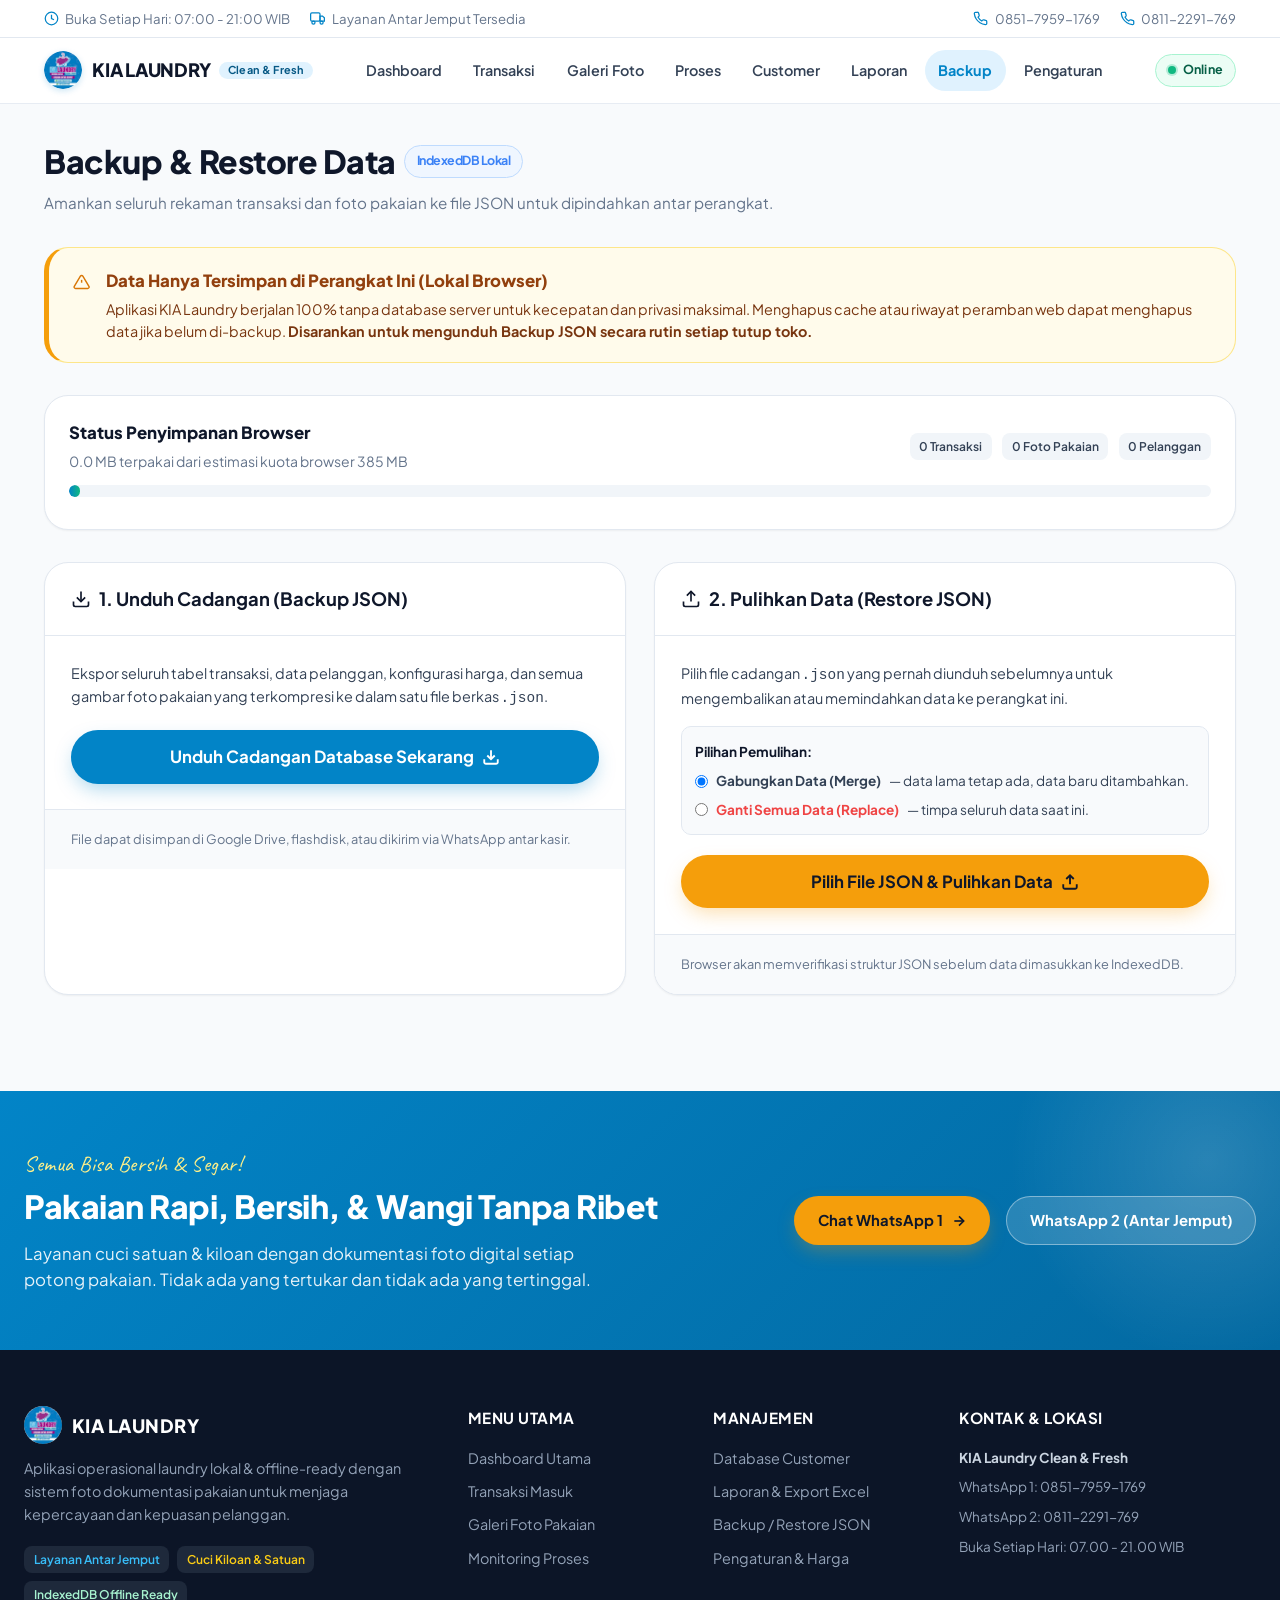
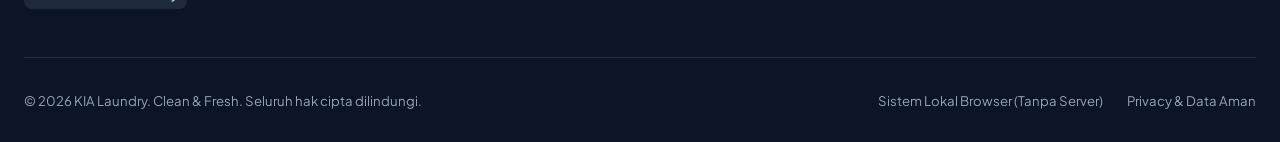
==== commit a66f3f8c: "style(ui): navigasi rapi satu baris & ganti emoji dengan ikon SVG - Header: logo, nama, pill 'Clean " ====
--- a/pages/backup.html
+++ b/pages/backup.html
@@ -82,7 +82,7 @@
 
           <button type="button" class="btn btn-primary btn-lg" id="btnDownloadBackup" style="width:100%;">
             <span>Unduh Cadangan Database Sekarang</span>
-            <span class="btn-arrow-icon">↓</span>
+            <svg width="18" height="18" viewBox="0 0 24 24" fill="none" stroke="currentColor" stroke-width="2.5"><path d="M21 15v4a2 2 0 0 1-2 2H5a2 2 0 0 1-2-2v-4"/><polyline points="7 10 12 15 17 10"/><line x1="12" y1="15" x2="12" y2="3"/></svg>
           </button>
         </div>
         <div class="card-footer" style="font-size:0.8rem; color:var(--text-muted);">
@@ -118,7 +118,7 @@
           <input type="file" id="restoreFileInput" accept=".json" style="display:none;">
           <button type="button" class="btn btn-yellow btn-lg" id="btnTriggerRestore" style="width:100%;">
             <span>Pilih File JSON & Pulihkan Data</span>
-            <span class="btn-arrow-icon">↑</span>
+            <svg width="18" height="18" viewBox="0 0 24 24" fill="none" stroke="currentColor" stroke-width="2.5"><path d="M21 15v4a2 2 0 0 1-2 2H5a2 2 0 0 1-2-2v-4"/><polyline points="17 8 12 3 7 8"/><line x1="12" y1="3" x2="12" y2="15"/></svg>
           </button>
         </div>
         <div class="card-footer" style="font-size:0.8rem; color:var(--text-muted);">
--- a/css/base.css
+++ b/css/base.css
@@ -182,7 +182,7 @@
 .nav-container {
   max-width: var(--max-width);
   margin: 0 auto;
-  padding: 0.85rem 1.5rem;
+  padding: 0.75rem 1.5rem;
   display: flex;
   align-items: center;
   justify-content: space-between;
@@ -190,31 +190,55 @@
 }
 
 .brand-logo {
-  display: flex;
-  align-items: center;
-  gap: 0.75rem;
-  font-weight: 800;
-  color: var(--text-main);
-  font-size: 1.35rem;
-  letter-spacing: -0.5px;
+  display: inline-flex;
+  align-items: center;
+  gap: 0.65rem;
+  text-decoration: none;
+  white-space: nowrap;
+  flex-shrink: 0;
+  margin-right: 1rem;
 }
 
 .brand-logo img {
-  width: 46px;
-  height: 46px;
+  width: 38px;
+  height: 38px;
   object-fit: contain;
   border-radius: 50%;
-  box-shadow: 0 2px 8px rgba(2, 132, 199, 0.2);
-}
-
-.brand-logo .brand-badge {
-  font-size: 0.7rem;
+  box-shadow: 0 2px 6px rgba(2, 132, 199, 0.2);
+}
+
+.brand-identity-row {
+  display: inline-flex;
+  align-items: center;
+  gap: 0.5rem;
+  white-space: nowrap;
+}
+
+.brand-name {
+  font-weight: 800;
+  font-size: 1.15rem;
+  color: var(--text-main);
+  letter-spacing: -0.3px;
+  line-height: 1;
+}
+
+.brand-pill {
+  font-size: 0.68rem;
   font-weight: 700;
   background: var(--primary-light);
   color: var(--primary-dark);
   padding: 0.2rem 0.55rem;
   border-radius: var(--radius-full);
-  margin-left: 0.35rem;
+  letter-spacing: 0.3px;
+  line-height: 1;
+  display: inline-block;
+  white-space: nowrap;
+}
+
+.nav-center-wrapper {
+  display: flex;
+  align-items: center;
+  margin-right: auto;
 }
 
 .nav-menu {
@@ -228,12 +252,13 @@
   display: inline-flex;
   align-items: center;
   gap: 0.45rem;
-  padding: 0.6rem 0.95rem;
+  padding: 0.55rem 0.85rem;
   color: var(--text-body);
   font-weight: 600;
-  font-size: 0.925rem;
+  font-size: 0.9rem;
   border-radius: var(--radius-full);
   transition: all 0.2s ease;
+  white-space: nowrap;
 }
 
 .nav-link:hover {
@@ -251,6 +276,7 @@
   display: flex;
   align-items: center;
   gap: 0.75rem;
+  flex-shrink: 0;
 }
 
 /* Offline/Online Network Indicator Badge */
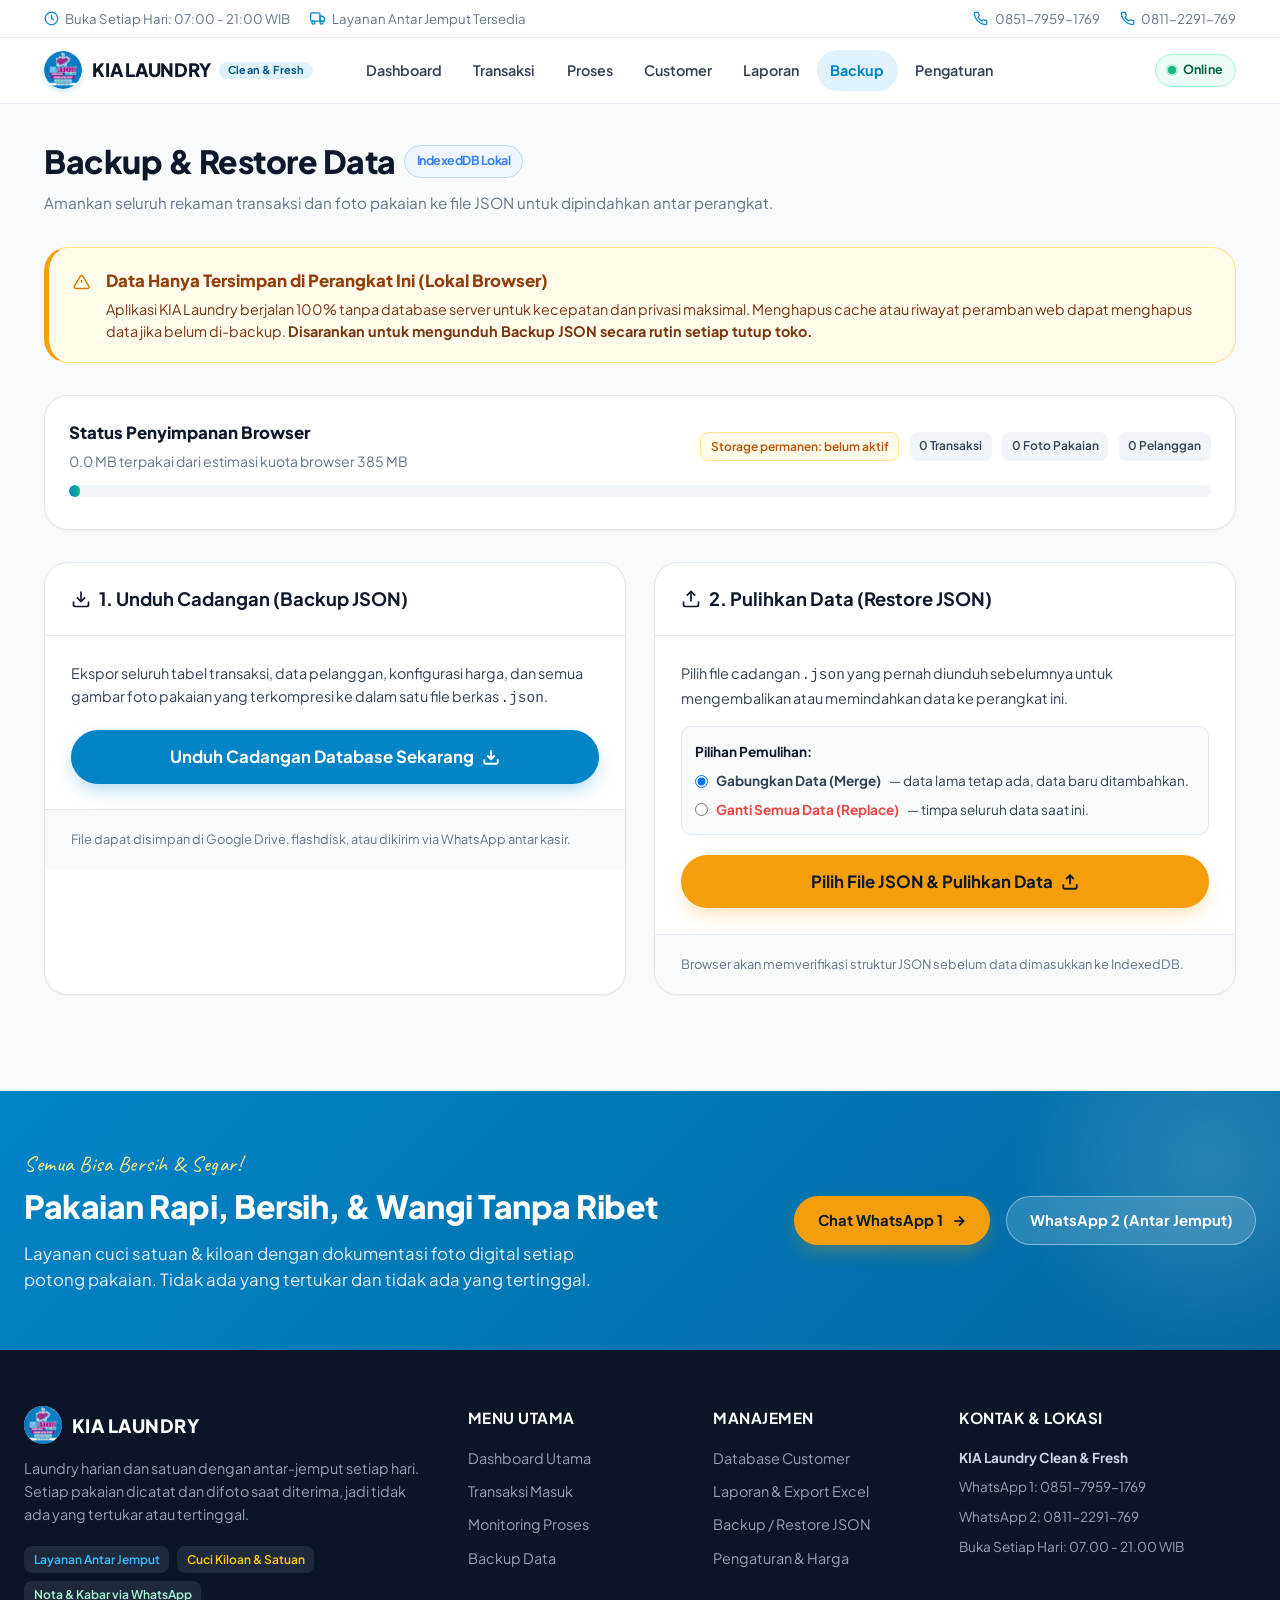
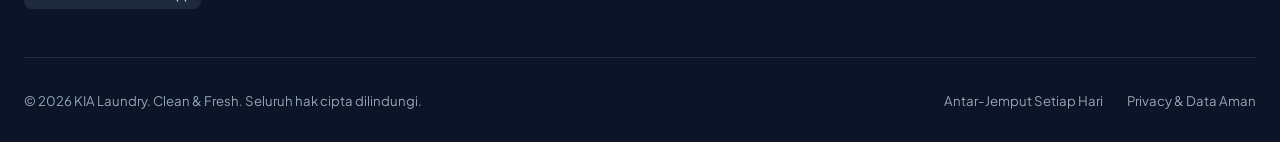
==== commit dce964de: "feat(proses): redesign kanban + detail pesanan + WA pelanggan - gabungkan Galeri ke Laporan dengan f" ====
--- a/pages/backup.html
+++ b/pages/backup.html
@@ -53,7 +53,8 @@
             Menghitung estimasi kapasitas...
           </p>
         </div>
-        <div style="display:flex; gap:0.65rem;">
+        <div style="display:flex; gap:0.65rem; flex-wrap:wrap;">
+          <span class="pill-service storage-status-pill" id="storagePersistStatus">Storage permanen: memeriksa...</span>
           <span class="pill-service" id="backupTrxCount">0 Transaksi</span>
           <span class="pill-service" id="backupPknCount">0 Foto Pakaian</span>
           <span class="pill-service" id="backupCusCount">0 Pelanggan</span>
--- a/css/base.css
+++ b/css/base.css
@@ -529,6 +529,26 @@
     display: none;
   }
 
+  /* Cegah header melebar keluar viewport di layar kecil */
+  .nav-container {
+    gap: 0.5rem;
+    padding-left: 1rem;
+    padding-right: 1rem;
+  }
+
+  .brand-logo {
+    margin-right: 0;
+    gap: 0.5rem;
+  }
+
+  .brand-name {
+    font-size: 1rem;
+  }
+
+  .brand-pill {
+    display: none;
+  }
+
   .footer-container {
     grid-template-columns: 1fr;
     gap: 2rem;
--- a/css/komponen.css
+++ b/css/komponen.css
@@ -518,6 +518,10 @@
   overflow: hidden;
 }
 
+.modal-container.modal-lg {
+  max-width: 880px;
+}
+
 .modal-backdrop.show .modal-container {
   transform: translateY(0) scale(1);
 }
--- a/css/backup.css
+++ b/css/backup.css
@@ -31,6 +31,24 @@
   box-shadow: var(--shadow-sm);
 }
 
+.storage-status-pill.is-granted {
+  background: #ecfdf5;
+  color: #047857;
+  border: 1px solid #a7f3d0;
+}
+
+.storage-status-pill.is-denied {
+  background: #fffbeb;
+  color: #b45309;
+  border: 1px solid #fde68a;
+}
+
+.storage-status-pill.is-unsupported {
+  background: #f1f5f9;
+  color: #475569;
+  border: 1px solid #cbd5e1;
+}
+
 .storage-progress-bar {
   height: 12px;
   background: var(--bg-muted);
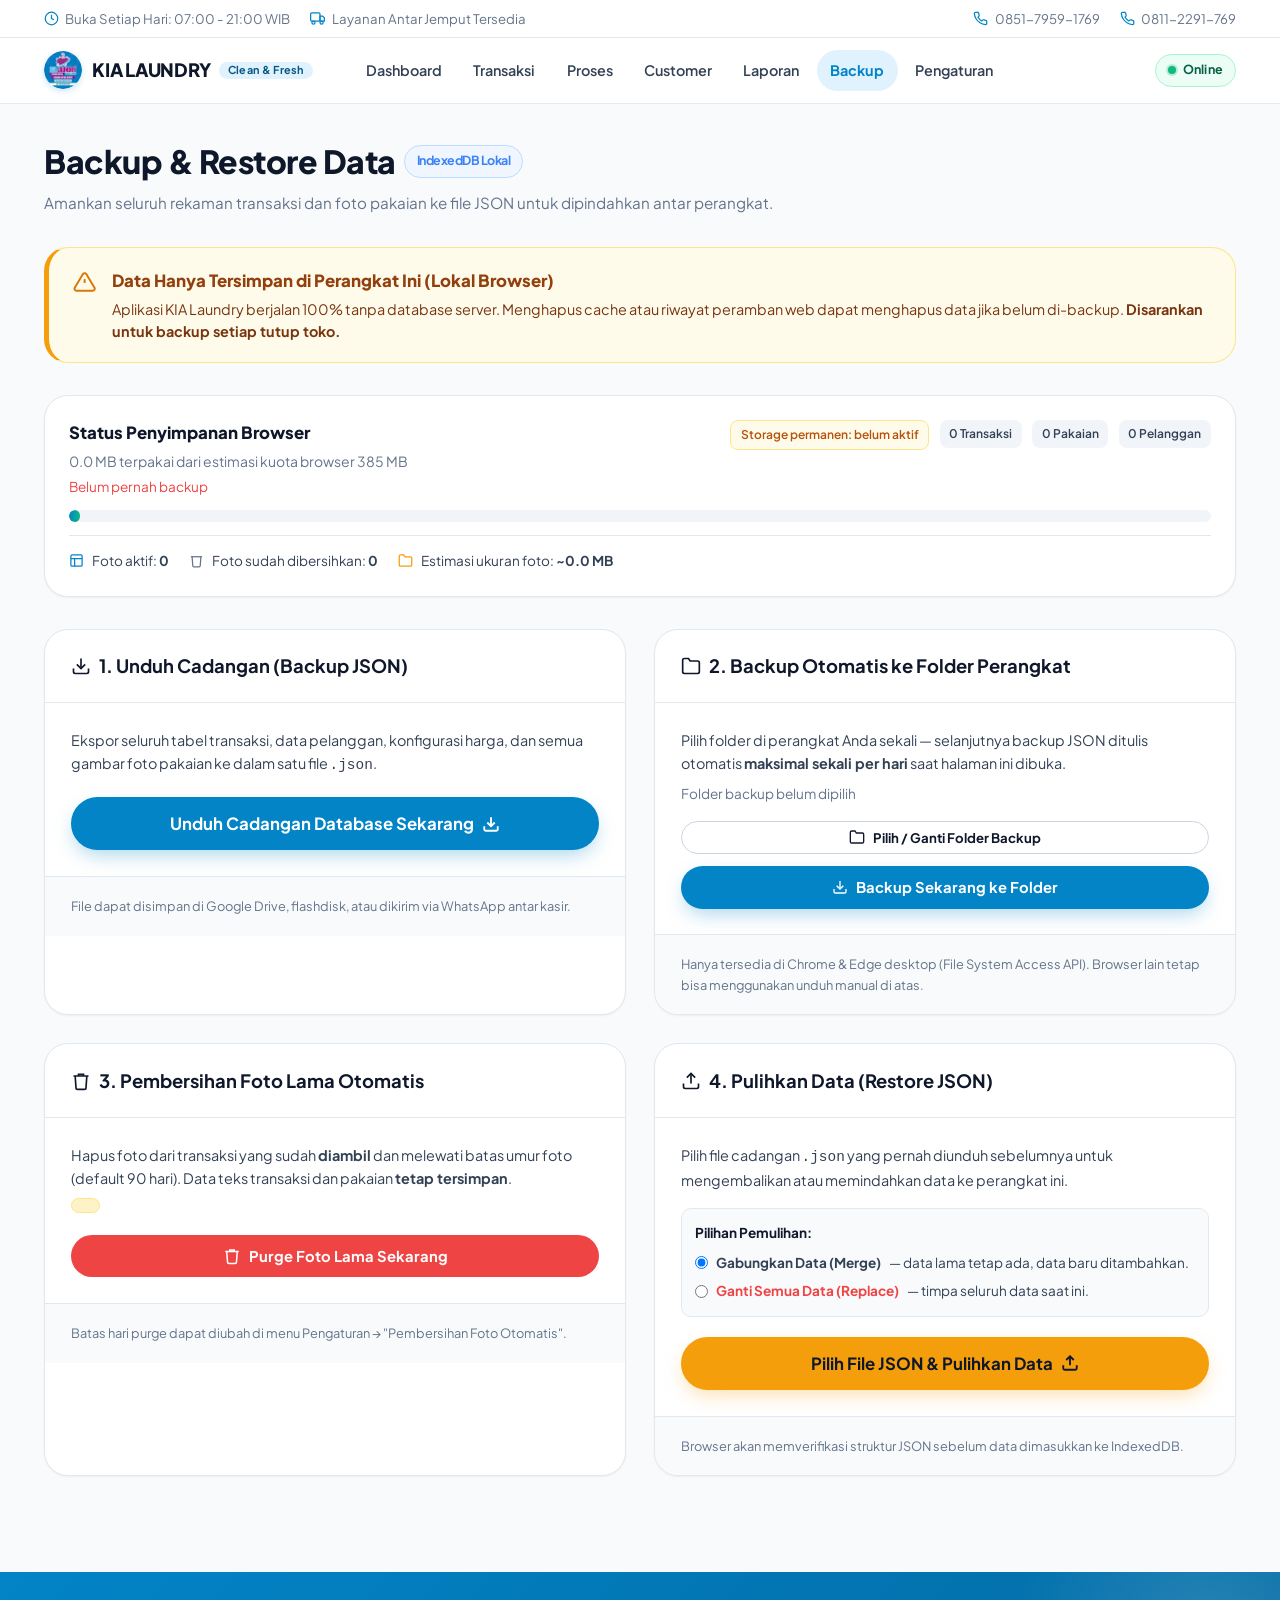
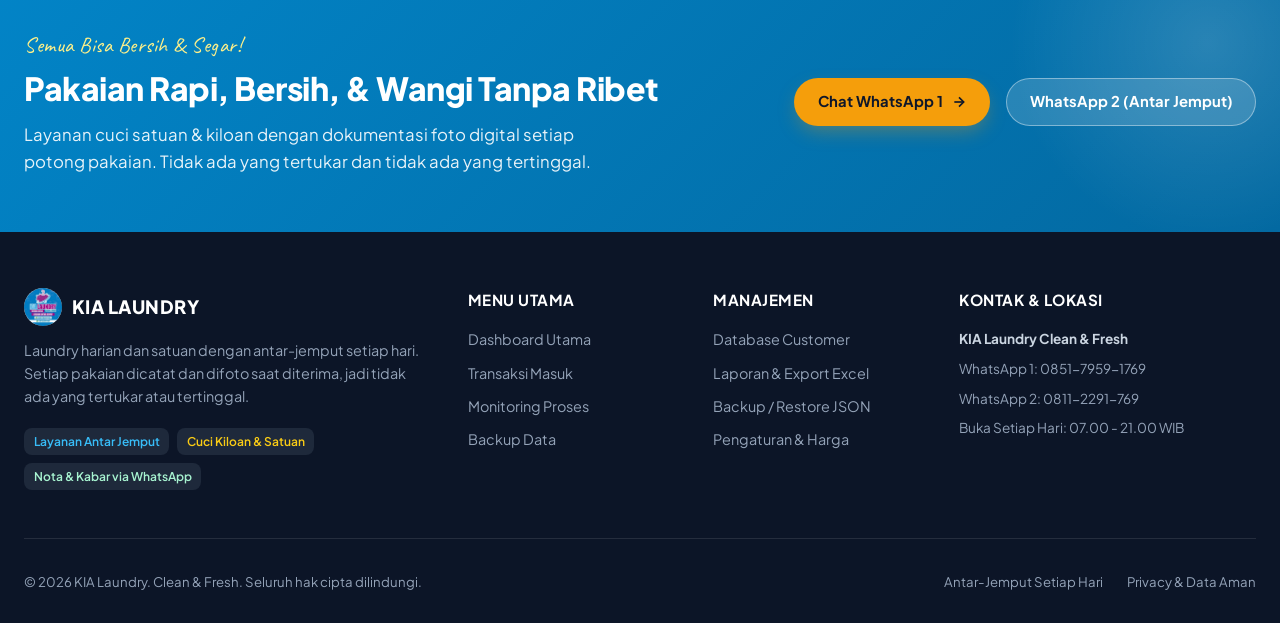
==== commit 5a19bdd5: "feat(task2): arsip lokal, purge foto otomatis, backup folder perangkat, meter storage" ====
--- a/pages/backup.html
+++ b/pages/backup.html
@@ -20,14 +20,14 @@
     <div class="page-header">
       <div class="page-title-group">
         <h1>
-          <span>Backup & Restore Data</span>
+          <span>Backup &amp; Restore Data</span>
           <span class="badge badge-masuk">IndexedDB Lokal</span>
         </h1>
         <p>Amankan seluruh rekaman transaksi dan foto pakaian ke file JSON untuk dipindahkan antar perangkat.</p>
       </div>
     </div>
 
-    <!-- Peringatan Penting Sesuai Rancangan -->
+    <!-- Peringatan Penting -->
     <div class="warning-callout">
       <svg width="28" height="28" viewBox="0 0 24 24" fill="none" stroke="#d97706" stroke-width="2"><path d="M10.29 3.86L1.82 18a2 2 0 0 0 1.71 3h16.94a2 2 0 0 0 1.71-3L13.71 3.86a2 2 0 0 0-3.42 0z"/><line x1="12" y1="9" x2="12" y2="13"/><line x1="12" y1="17" x2="12.01" y2="17"/></svg>
       <div>
@@ -35,16 +35,16 @@
           Data Hanya Tersimpan di Perangkat Ini (Lokal Browser)
         </h4>
         <p style="font-size:0.9rem; color:#78350f; line-height:1.5;">
-          Aplikasi KIA Laundry berjalan 100% tanpa database server untuk kecepatan dan privasi maksimal. 
-          Menghapus cache atau riwayat peramban web dapat menghapus data jika belum di-backup. 
-          <strong>Disarankan untuk mengunduh Backup JSON secara rutin setiap tutup toko.</strong>
+          Aplikasi KIA Laundry berjalan 100% tanpa database server.
+          Menghapus cache atau riwayat peramban web dapat menghapus data jika belum di-backup.
+          <strong>Disarankan untuk backup setiap tutup toko.</strong>
         </p>
       </div>
     </div>
 
-    <!-- Storage Quota Meter -->
+    <!-- Task 2.4 — Storage Meter Lengkap -->
     <div class="storage-meter-box">
-      <div style="display:flex; justify-content:space-between; align-items:center; flex-wrap:wrap; gap:0.5rem;">
+      <div style="display:flex; justify-content:space-between; align-items:flex-start; flex-wrap:wrap; gap:0.75rem; margin-bottom:0.75rem;">
         <div>
           <h4 style="font-size:1.05rem; font-weight:800; color:var(--text-main);">
             Status Penyimpanan Browser
@@ -52,11 +52,14 @@
           <p id="storageUsageText" style="font-size:0.875rem; color:var(--text-muted); margin-top:0.2rem;">
             Menghitung estimasi kapasitas...
           </p>
-        </div>
-        <div style="display:flex; gap:0.65rem; flex-wrap:wrap;">
+          <p id="lastBackupInfo" style="font-size:0.85rem; margin-top:0.2rem; color:var(--text-muted);">
+            Memeriksa backup terakhir...
+          </p>
+        </div>
+        <div style="display:flex; gap:0.65rem; flex-wrap:wrap; align-items:flex-start;">
           <span class="pill-service storage-status-pill" id="storagePersistStatus">Storage permanen: memeriksa...</span>
           <span class="pill-service" id="backupTrxCount">0 Transaksi</span>
-          <span class="pill-service" id="backupPknCount">0 Foto Pakaian</span>
+          <span class="pill-service" id="backupPknCount">0 Pakaian</span>
           <span class="pill-service" id="backupCusCount">0 Pelanggan</span>
         </div>
       </div>
@@ -64,11 +67,28 @@
       <div class="storage-progress-bar">
         <div class="storage-progress-fill" id="storageProgressFill" style="width: 5%;"></div>
       </div>
+
+      <!-- Statistik foto aktif vs purged -->
+      <div style="display:flex; gap:1.25rem; flex-wrap:wrap; margin-top:0.85rem; padding-top:0.85rem; border-top:1px solid var(--border-light);">
+        <div style="display:flex; align-items:center; gap:0.5rem; font-size:0.85rem; color:var(--text-body);">
+          <svg width="15" height="15" viewBox="0 0 24 24" fill="none" stroke="#0284c7" stroke-width="2"><rect x="3" y="3" width="18" height="18" rx="2"/><path d="M3 9h18M9 21V9"/></svg>
+          <span>Foto aktif: <strong id="fotoAktifCount">—</strong></span>
+        </div>
+        <div style="display:flex; align-items:center; gap:0.5rem; font-size:0.85rem; color:var(--text-body);">
+          <svg width="15" height="15" viewBox="0 0 24 24" fill="none" stroke="#64748b" stroke-width="2"><polyline points="3 6 5 6 21 6"/><path d="M19 6l-1 14a2 2 0 0 1-2 2H8a2 2 0 0 1-2-2L5 6"/></svg>
+          <span>Foto sudah dibersihkan: <strong id="fotoPurgedCount">—</strong></span>
+        </div>
+        <div style="display:flex; align-items:center; gap:0.5rem; font-size:0.85rem; color:var(--text-body);">
+          <svg width="15" height="15" viewBox="0 0 24 24" fill="none" stroke="#f59e0b" stroke-width="2"><path d="M22 19a2 2 0 0 1-2 2H4a2 2 0 0 1-2-2V5a2 2 0 0 1 2-2h5l2 3h9a2 2 0 0 1 2 2z"/></svg>
+          <span>Estimasi ukuran foto: <strong id="fotoUsageMb">—</strong></span>
+        </div>
+      </div>
     </div>
 
     <!-- Grid Backup & Restore -->
     <div class="backup-grid">
-      <!-- Kartu 1: Unduh Backup JSON -->
+
+      <!-- Kartu 1: Backup Manual JSON -->
       <div class="card">
         <div class="card-header">
           <h3 class="card-title">
@@ -78,7 +98,8 @@
         </div>
         <div class="card-body">
           <p style="font-size:0.9rem; color:var(--text-body); line-height:1.6; margin-bottom:1.25rem;">
-            Ekspor seluruh tabel transaksi, data pelanggan, konfigurasi harga, dan semua gambar foto pakaian yang terkompresi ke dalam satu file berkas <code>.json</code>.
+            Ekspor seluruh tabel transaksi, data pelanggan, konfigurasi harga, dan semua gambar foto pakaian
+            ke dalam satu file <code>.json</code>.
           </p>
 
           <button type="button" class="btn btn-primary btn-lg" id="btnDownloadBackup" style="width:100%;">
@@ -91,17 +112,81 @@
         </div>
       </div>
 
-      <!-- Kartu 2: Pulihkan Data (Restore JSON) -->
+      <!-- Kartu 2: Task 2.3 — Backup Otomatis ke Folder Perangkat -->
+      <div class="card">
+        <div class="card-header">
+          <h3 class="card-title">
+            <svg width="20" height="20" viewBox="0 0 24 24" fill="none" stroke="currentColor" stroke-width="2"><path d="M22 19a2 2 0 0 1-2 2H4a2 2 0 0 1-2-2V5a2 2 0 0 1 2-2h5l2 3h9a2 2 0 0 1 2 2z"/></svg>
+            2. Backup Otomatis ke Folder Perangkat
+          </h3>
+        </div>
+        <div class="card-body">
+          <p style="font-size:0.9rem; color:var(--text-body); line-height:1.6; margin-bottom:0.5rem;">
+            Pilih folder di perangkat Anda sekali — selanjutnya backup JSON ditulis otomatis
+            <strong>maksimal sekali per hari</strong> saat halaman ini dibuka.
+          </p>
+          <p id="fsaFolderStatus" style="font-size:0.85rem; margin-bottom:1rem; color:var(--text-muted);">
+            Memeriksa folder backup...
+          </p>
+
+          <div style="display:flex; flex-direction:column; gap:0.75rem;">
+            <button type="button" class="btn btn-outline btn-sm" id="btnPickBackupFolder">
+              <svg width="16" height="16" viewBox="0 0 24 24" fill="none" stroke="currentColor" stroke-width="2"><path d="M22 19a2 2 0 0 1-2 2H4a2 2 0 0 1-2-2V5a2 2 0 0 1 2-2h5l2 3h9a2 2 0 0 1 2 2z"/></svg>
+              <span>Pilih / Ganti Folder Backup</span>
+            </button>
+            <button type="button" class="btn btn-primary" id="btnBackupToFolderNow">
+              <svg width="16" height="16" viewBox="0 0 24 24" fill="none" stroke="currentColor" stroke-width="2"><path d="M21 15v4a2 2 0 0 1-2 2H5a2 2 0 0 1-2-2v-4"/><polyline points="7 10 12 15 17 10"/><line x1="12" y1="15" x2="12" y2="3"/></svg>
+              <span>Backup Sekarang ke Folder</span>
+            </button>
+          </div>
+        </div>
+        <div class="card-footer" style="font-size:0.8rem; color:var(--text-muted);">
+          Hanya tersedia di Chrome &amp; Edge desktop (File System Access API).
+          Browser lain tetap bisa menggunakan unduh manual di atas.
+        </div>
+      </div>
+
+      <!-- Kartu 3: Task 2.2 — Purge Foto Otomatis -->
+      <div class="card">
+        <div class="card-header">
+          <h3 class="card-title">
+            <svg width="20" height="20" viewBox="0 0 24 24" fill="none" stroke="currentColor" stroke-width="2"><polyline points="3 6 5 6 21 6"/><path d="M19 6l-1 14a2 2 0 0 1-2 2H8a2 2 0 0 1-2-2L5 6"/><path d="M9 6V4h6v2"/></svg>
+            3. Pembersihan Foto Lama Otomatis
+          </h3>
+        </div>
+        <div class="card-body">
+          <p style="font-size:0.9rem; color:var(--text-body); line-height:1.6; margin-bottom:0.5rem;">
+            Hapus foto dari transaksi yang sudah <strong>diambil</strong> dan melewati batas umur foto
+            (default 90 hari). Data teks transaksi dan pakaian <strong>tetap tersimpan</strong>.
+          </p>
+
+          <div id="purgePreviewBadge" hidden
+            style="display:inline-block; background:#fef3c7; border:1px solid #fde68a; border-radius:8px;
+                   padding:0.4rem 0.85rem; font-size:0.82rem; color:#92400e; margin-bottom:1rem; font-weight:700;">
+          </div>
+
+          <button type="button" class="btn btn-danger" id="btnPurgeOld" style="width:100%;">
+            <svg width="18" height="18" viewBox="0 0 24 24" fill="none" stroke="currentColor" stroke-width="2"><polyline points="3 6 5 6 21 6"/><path d="M19 6l-1 14a2 2 0 0 1-2 2H8a2 2 0 0 1-2-2L5 6"/><path d="M9 6V4h6v2"/></svg>
+            <span>Purge Foto Lama Sekarang</span>
+          </button>
+        </div>
+        <div class="card-footer" style="font-size:0.8rem; color:var(--text-muted);">
+          Batas hari purge dapat diubah di menu Pengaturan → "Pembersihan Foto Otomatis".
+        </div>
+      </div>
+
+      <!-- Kartu 4: Pulihkan Data (Restore JSON) -->
       <div class="card">
         <div class="card-header">
           <h3 class="card-title">
             <svg width="20" height="20" viewBox="0 0 24 24" fill="none" stroke="currentColor" stroke-width="2"><path d="M21 15v4a2 2 0 0 1-2 2H5a2 2 0 0 1-2-2v-4"/><polyline points="17 8 12 3 7 8"/><line x1="12" y1="3" x2="12" y2="15"/></svg>
-            2. Pulihkan Data (Restore JSON)
+            4. Pulihkan Data (Restore JSON)
           </h3>
         </div>
         <div class="card-body">
           <p style="font-size:0.9rem; color:var(--text-body); line-height:1.6; margin-bottom:1rem;">
-            Pilih file cadangan <code>.json</code> yang pernah diunduh sebelumnya untuk mengembalikan atau memindahkan data ke perangkat ini.
+            Pilih file cadangan <code>.json</code> yang pernah diunduh sebelumnya untuk mengembalikan
+            atau memindahkan data ke perangkat ini.
           </p>
 
           <div style="background:var(--bg-page); padding:0.85rem; border-radius:10px; margin-bottom:1.25rem; border:1px solid var(--border-light);">
@@ -118,7 +203,7 @@
 
           <input type="file" id="restoreFileInput" accept=".json" style="display:none;">
           <button type="button" class="btn btn-yellow btn-lg" id="btnTriggerRestore" style="width:100%;">
-            <span>Pilih File JSON & Pulihkan Data</span>
+            <span>Pilih File JSON &amp; Pulihkan Data</span>
             <svg width="18" height="18" viewBox="0 0 24 24" fill="none" stroke="currentColor" stroke-width="2.5"><path d="M21 15v4a2 2 0 0 1-2 2H5a2 2 0 0 1-2-2v-4"/><polyline points="17 8 12 3 7 8"/><line x1="12" y1="3" x2="12" y2="15"/></svg>
           </button>
         </div>
